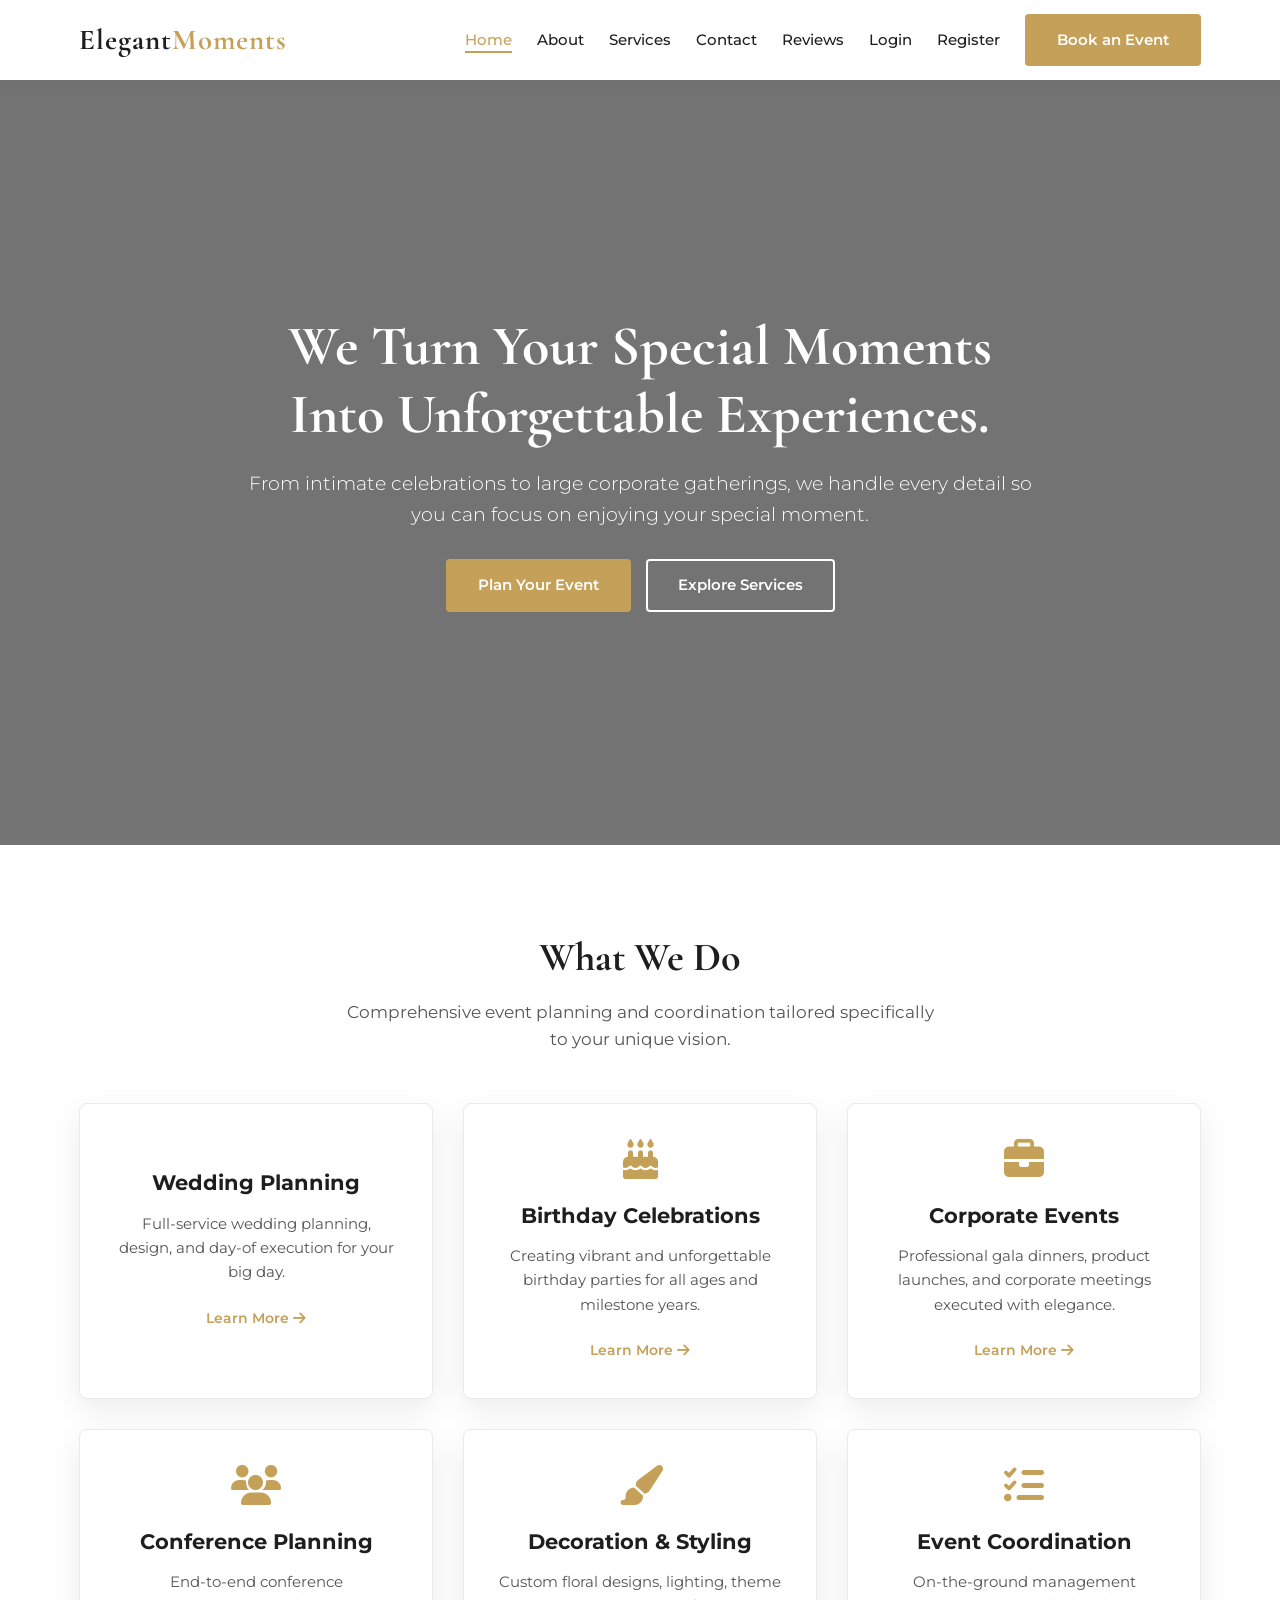
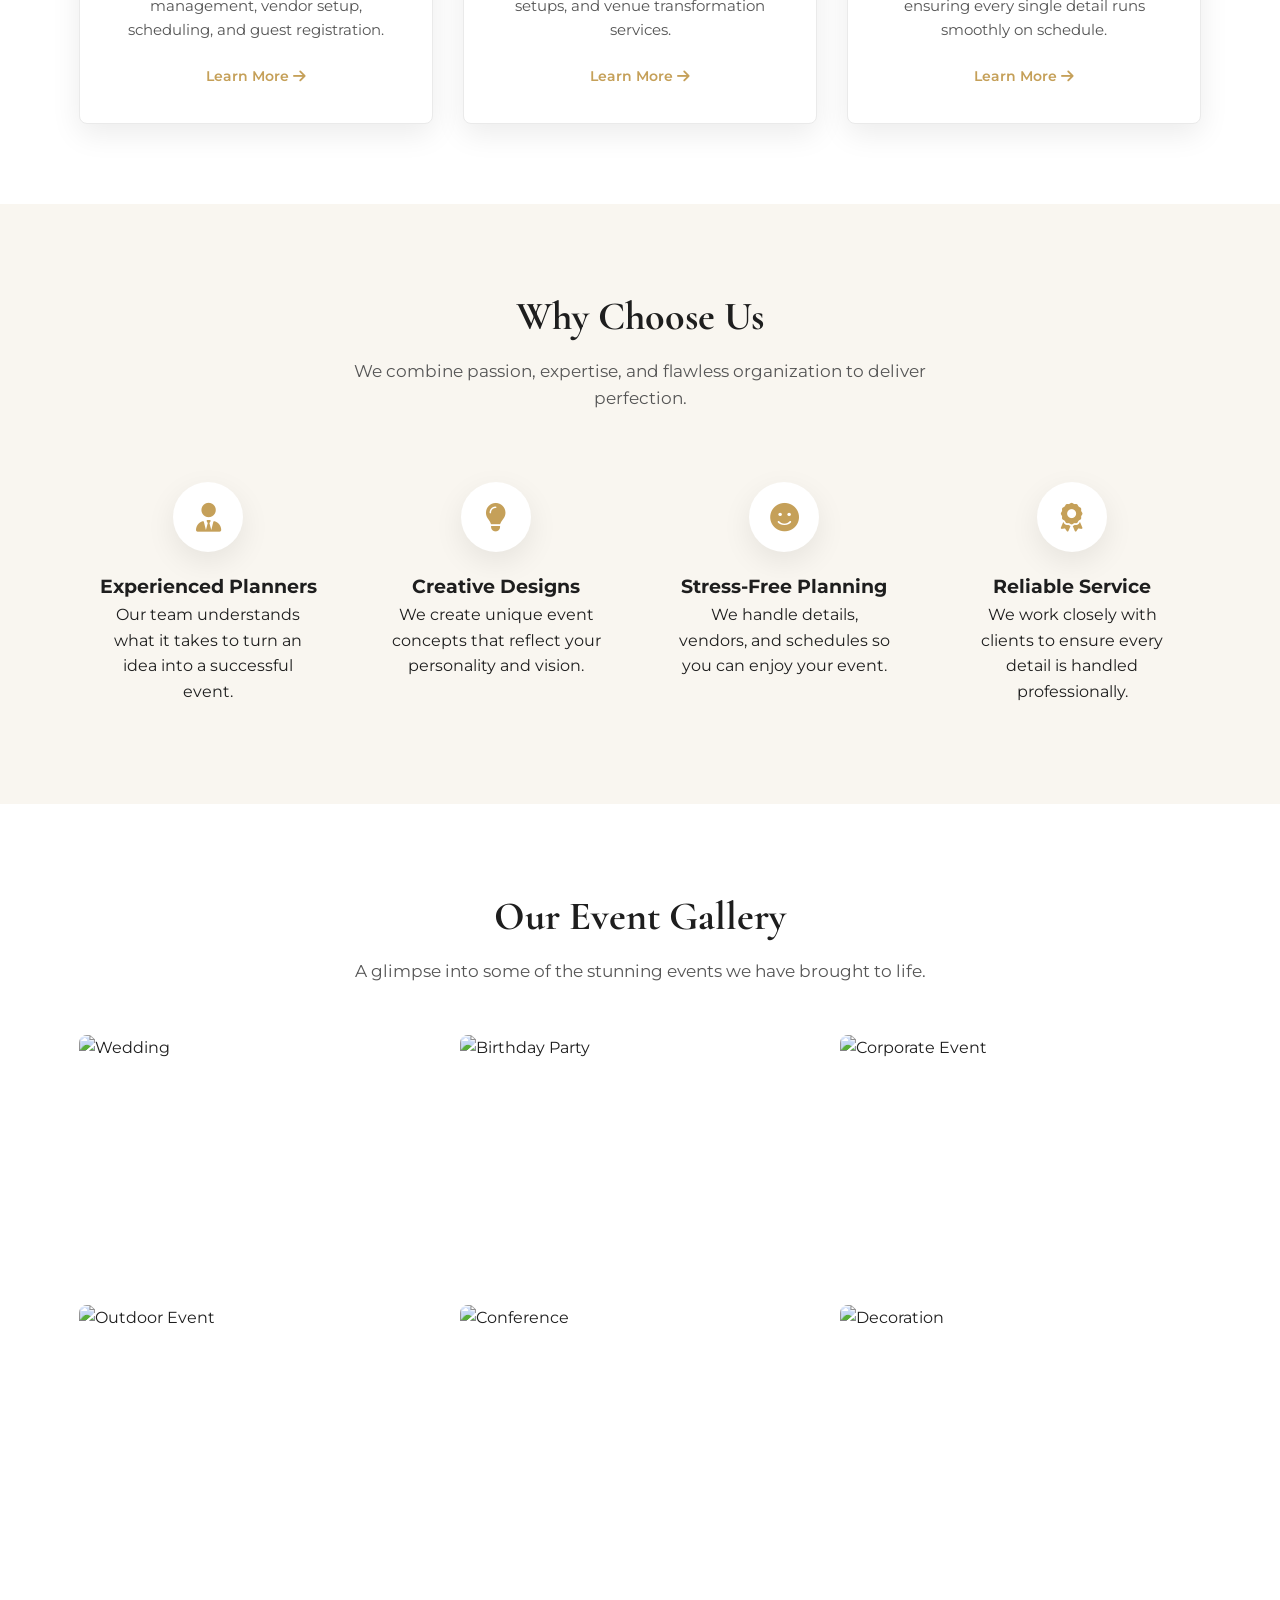
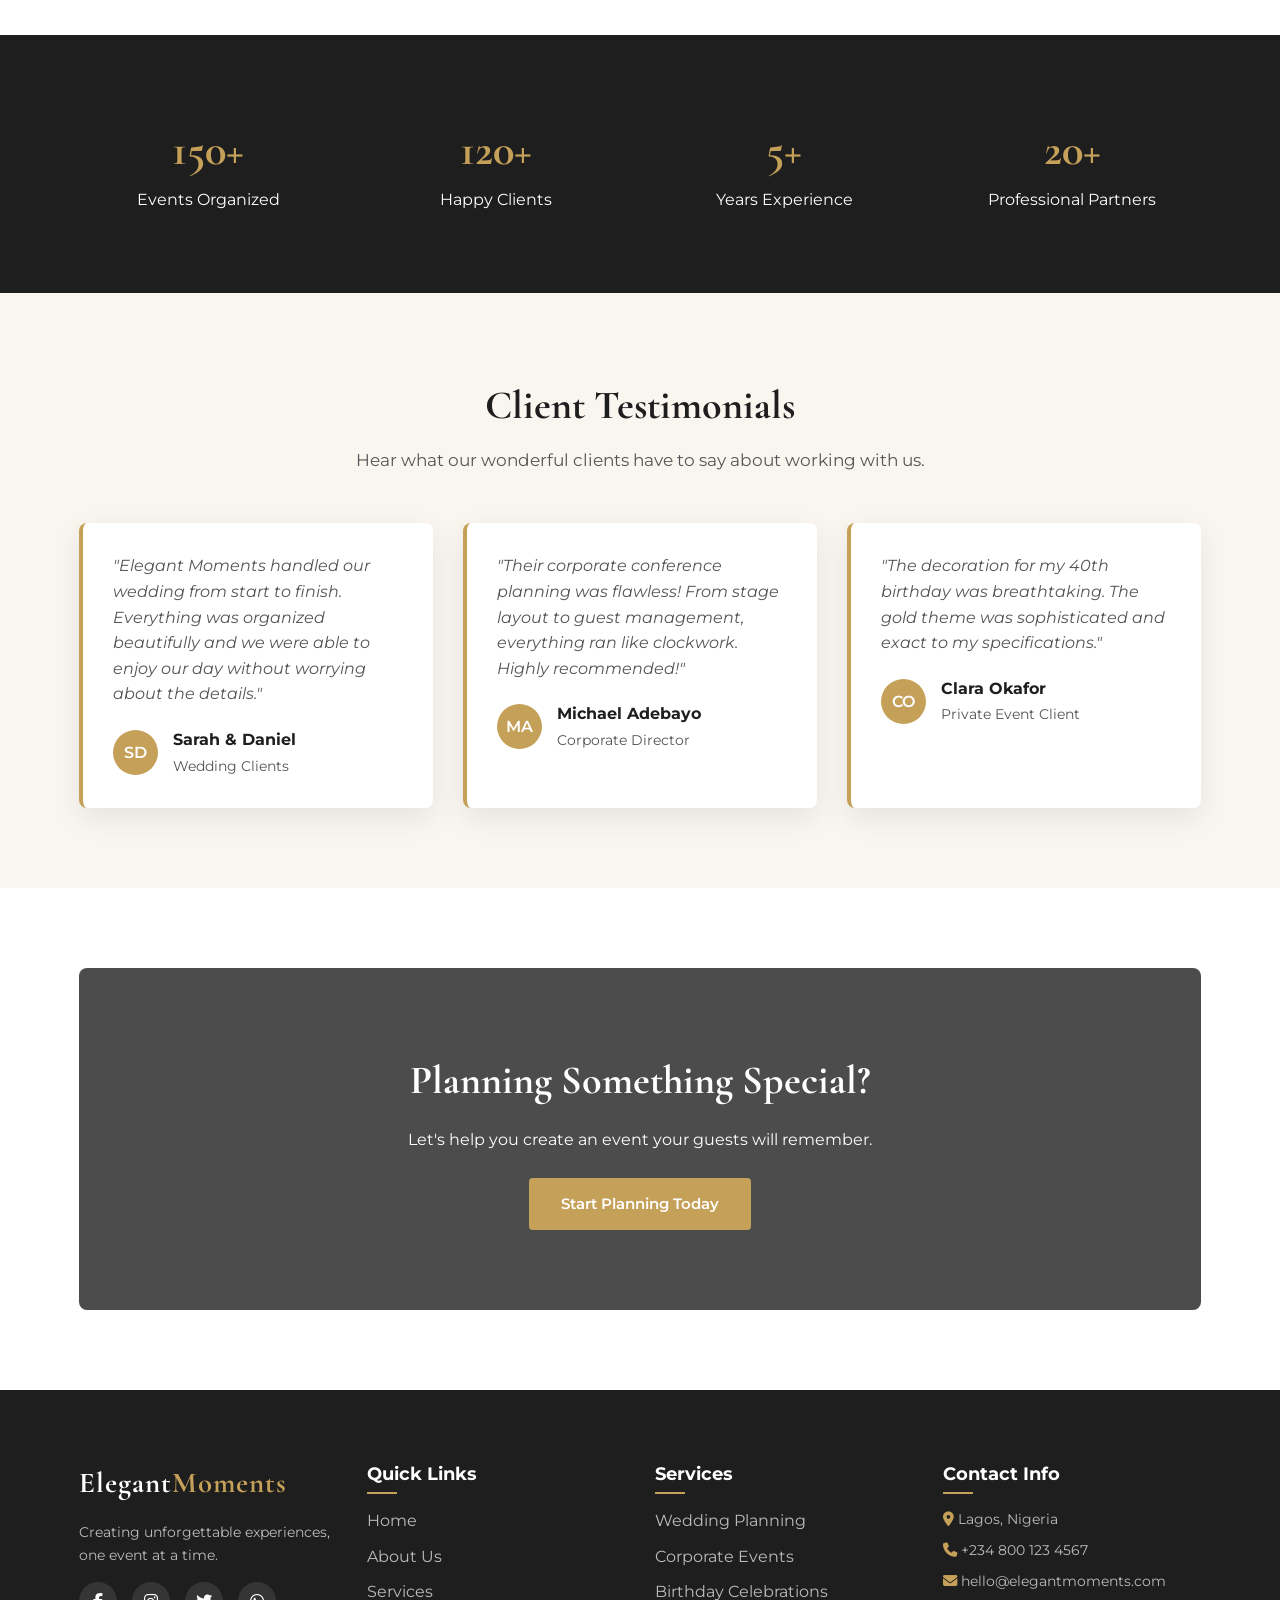
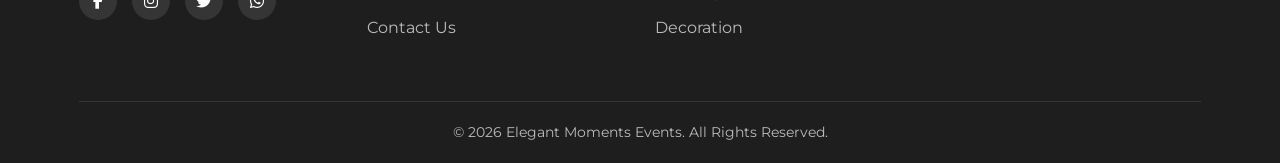
==== index.html @ ae385467 "add reviews page" ====
<!DOCTYPE html>
<html lang="en">
<head>
  <meta charset="UTF-8">
  <meta name="viewport" content="width=device-width, initial-scale=1.0">
  <title>Elegant Moments Events | Home</title>
  <link rel="stylesheet" href="https://cdnjs.cloudflare.com/ajax/libs/font-awesome/6.4.0/css/all.min.css">
  <link href="https://fonts.googleapis.com/css2?family=Cormorant+Garamond:wght@600;700&family=Montserrat:wght@300;400;500;600;700&display=swap" rel="stylesheet">
  <link rel="stylesheet" href="css/style.css">
  <link rel="stylesheet" href="css/responsive.css">
  <link rel="stylesheet" href="css/animations.css">
</head>
<body>

  <div id="toast" class="toast">Action completed successfully!</div>

  <!-- Shared Navbar -->
  <nav class="navbar">
    <div class="container nav-container">
      <a href="index.html" class="logo">Elegant<span>Moments</span></a>
      <div class="hamburger" onclick="toggleMobileMenu()"><i class="fas fa-bars"></i></div>
      <ul class="nav-menu" id="nav-menu">
        <li><a href="index.html" class="nav-link active-link">Home</a></li>
        <li><a href="about.html" class="nav-link">About</a></li>
        <li><a href="services.html" class="nav-link">Services</a></li>
        <li><a href="contact.html" class="nav-link">Contact</a></li>
        <li><a href="reviews.html" class="nav-link">Reviews</a></li>
        <li><a href="login.html" class="nav-link">Login</a></li>
        <li><a href="register.html" class="nav-link">Register</a></li>
        <li><a href="contact.html" class="btn btn-primary">Book an Event</a></li>
      </ul>
    </div>
  </nav>

  <!-- Hero Section -->
  <section class="hero">
    <div class="hero-content">
      <h1>We Turn Your Special Moments Into Unforgettable Experiences.</h1>
      <p>From intimate celebrations to large corporate gatherings, we handle every detail so you can focus on enjoying your special moment.</p>
      <div class="hero-buttons">
        <a href="contact.html" class="btn btn-primary">Plan Your Event</a>
        <a href="services.html" class="btn btn-outline">Explore Services</a>
      </div>
    </div>
  </section>

  <!-- Services Preview -->
  <section class="section-padding reveal">
    <div class="container">
      <div class="section-header">
        <h2>What We Do</h2>
        <p>Comprehensive event planning and coordination tailored specifically to your unique vision.</p>
      </div>
      <div class="grid-3-col">
        <div class="service-card">
          <i class="fas fa-rings-wedding service-icon"></i>
          <h3>Wedding Planning</h3>
          <p>Full-service wedding planning, design, and day-of execution for your big day.</p>
          <a href="services.html" class="learn-more">Learn More <i class="fas fa-arrow-right"></i></a>
        </div>
        <div class="service-card">
          <i class="fas fa-birthday-cake service-icon"></i>
          <h3>Birthday Celebrations</h3>
          <p>Creating vibrant and unforgettable birthday parties for all ages and milestone years.</p>
          <a href="services.html" class="learn-more">Learn More <i class="fas fa-arrow-right"></i></a>
        </div>
        <div class="service-card">
          <i class="fas fa-briefcase service-icon"></i>
          <h3>Corporate Events</h3>
          <p>Professional gala dinners, product launches, and corporate meetings executed with elegance.</p>
          <a href="services.html" class="learn-more">Learn More <i class="fas fa-arrow-right"></i></a>
        </div>
        <div class="service-card">
          <i class="fas fa-users service-icon"></i>
          <h3>Conference Planning</h3>
          <p>End-to-end conference management, vendor setup, scheduling, and guest registration.</p>
          <a href="services.html" class="learn-more">Learn More <i class="fas fa-arrow-right"></i></a>
        </div>
        <div class="service-card">
          <i class="fas fa-paint-brush service-icon"></i>
          <h3>Decoration & Styling</h3>
          <p>Custom floral designs, lighting, theme setups, and venue transformation services.</p>
          <a href="services.html" class="learn-more">Learn More <i class="fas fa-arrow-right"></i></a>
        </div>
        <div class="service-card">
          <i class="fas fa-tasks service-icon"></i>
          <h3>Event Coordination</h3>
          <p>On-the-ground management ensuring every single detail runs smoothly on schedule.</p>
          <a href="services.html" class="learn-more">Learn More <i class="fas fa-arrow-right"></i></a>
        </div>
      </div>
    </div>
  </section>

  <!-- Why Choose Us -->
  <section class="section-padding bg-beige reveal">
    <div class="container">
      <div class="section-header">
        <h2>Why Choose Us</h2>
        <p>We combine passion, expertise, and flawless organization to deliver perfection.</p>
      </div>
      <div class="grid-4-col">
        <div class="feature-item">
          <div class="feature-icon"><i class="fas fa-user-tie"></i></div>
          <h3>Experienced Planners</h3>
          <p>Our team understands what it takes to turn an idea into a successful event.</p>
        </div>
        <div class="feature-item">
          <div class="feature-icon"><i class="fas fa-lightbulb"></i></div>
          <h3>Creative Designs</h3>
          <p>We create unique event concepts that reflect your personality and vision.</p>
        </div>
        <div class="feature-item">
          <div class="feature-icon"><i class="fas fa-smile"></i></div>
          <h3>Stress-Free Planning</h3>
          <p>We handle details, vendors, and schedules so you can enjoy your event.</p>
        </div>
        <div class="feature-item">
          <div class="feature-icon"><i class="fas fa-award"></i></div>
          <h3>Reliable Service</h3>
          <p>We work closely with clients to ensure every detail is handled professionally.</p>
        </div>
      </div>
    </div>
  </section>

  <!-- Gallery Section -->
  <section class="section-padding reveal">
    <div class="container">
      <div class="section-header">
        <h2>Our Event Gallery</h2>
        <p>A glimpse into some of the stunning events we have brought to life.</p>
      </div>
      <div class="gallery-grid">
        <div class="gallery-item">
          <img src="https://images.unsplash.com/photo-1519741497674-611481863552?auto=format&fit=crop&w=600&q=80" alt="Wedding">
          <div class="gallery-overlay">Luxurious Wedding</div>
        </div>
        <div class="gallery-item">
          <img src="https://images.unsplash.com/photo-1530103862676-de8c9debad1d?auto=format&fit=crop&w=600&q=80" alt="Birthday Party">
          <div class="gallery-overlay">Milestone Birthday</div>
        </div>
        <div class="gallery-item">
          <img src="https://images.unsplash.com/photo-1511578314322-379afb476865?auto=format&fit=crop&w=600&q=80" alt="Corporate Event">
          <div class="gallery-overlay">Corporate Gala</div>
        </div>
        <div class="gallery-item">
          <img src="https://images.unsplash.com/photo-1465495976277-4387d4b0b4c6?auto=format&fit=crop&w=600&q=80" alt="Outdoor Event">
          <div class="gallery-overlay">Outdoor Celebration</div>
        </div>
        <div class="gallery-item">
          <img src="https://images.unsplash.com/photo-1475721027785-f74eccf877e2?auto=format&fit=crop&w=600&q=80" alt="Conference">
          <div class="gallery-overlay">Business Conference</div>
        </div>
        <div class="gallery-item">
          <img src="https://images.unsplash.com/photo-1478146896981-b80fe463b330?auto=format&fit=crop&w=600&q=80" alt="Decoration">
          <div class="gallery-overlay">Custom Decor</div>
        </div>
      </div>
    </div>
  </section>

  <!-- Statistics -->
  <section class="section-padding stats-section reveal">
    <div class="container">
      <div class="grid-4-col" style="text-align: center;">
        <div>
          <div class="stat-number">150+</div>
          <p>Events Organized</p>
        </div>
        <div>
          <div class="stat-number">120+</div>
          <p>Happy Clients</p>
        </div>
        <div>
          <div class="stat-number">5+</div>
          <p>Years Experience</p>
        </div>
        <div>
          <div class="stat-number">20+</div>
          <p>Professional Partners</p>
        </div>
      </div>
    </div>
  </section>

  <!-- Testimonials -->
  <section class="section-padding bg-beige reveal">
    <div class="container">
      <div class="section-header">
        <h2>Client Testimonials</h2>
        <p>Hear what our wonderful clients have to say about working with us.</p>
      </div>
      <div class="grid-3-col">
        <div class="testimonial-card">
          <p>"Elegant Moments handled our wedding from start to finish. Everything was organized beautifully and we were able to enjoy our day without worrying about the details."</p>
          <div class="client-info">
            <div class="client-avatar">SD</div>
            <div class="client-details">
              <h4>Sarah & Daniel</h4>
              <span>Wedding Clients</span>
            </div>
          </div>
        </div>
        <div class="testimonial-card">
          <p>"Their corporate conference planning was flawless! From stage layout to guest management, everything ran like clockwork. Highly recommended!"</p>
          <div class="client-info">
            <div class="client-avatar">MA</div>
            <div class="client-details">
              <h4>Michael Adebayo</h4>
              <span>Corporate Director</span>
            </div>
          </div>
        </div>
        <div class="testimonial-card">
          <p>"The decoration for my 40th birthday was breathtaking. The gold theme was sophisticated and exact to my specifications."</p>
          <div class="client-info">
            <div class="client-avatar">CO</div>
            <div class="client-details">
              <h4>Clara Okafor</h4>
              <span>Private Event Client</span>
            </div>
          </div>
        </div>
      </div>
    </div>
  </section>

  <!-- CTA Banner -->
  <section class="section-padding reveal">
    <div class="container">
      <div class="cta-banner">
        <h2>Planning Something Special?</h2>
        <p style="margin-bottom: 25px;">Let's help you create an event your guests will remember.</p>
        <a href="contact.html" class="btn btn-primary">Start Planning Today</a>
      </div>
    </div>
  </section>

  <!-- Shared Footer -->
  <footer>
    <div class="container">
      <div class="grid-4-col" style="margin-bottom: 50px;">
        <div class="footer-col">
          <a href="index.html" class="logo" style="color: #fff;">Elegant<span style="color:var(--primary-gold);">Moments</span></a>
          <p style="margin-top: 15px; font-size: 0.9rem;">Creating unforgettable experiences, one event at a time.</p>
          <div class="social-links">
            <a href="#"><i class="fab fa-facebook-f"></i></a>
            <a href="#"><i class="fab fa-instagram"></i></a>
            <a href="#"><i class="fab fa-twitter"></i></a>
            <a href="#"><i class="fab fa-whatsapp"></i></a>
          </div>
        </div>
        <div class="footer-col">
          <h4>Quick Links</h4>
          <ul>
            <li><a href="index.html">Home</a></li>
            <li><a href="about.html">About Us</a></li>
            <li><a href="services.html">Services</a></li>
            <li><a href="contact.html">Contact Us</a></li>
          </ul>
        </div>
        <div class="footer-col">
          <h4>Services</h4>
          <ul>
            <li><a href="services.html">Wedding Planning</a></li>
            <li><a href="services.html">Corporate Events</a></li>
            <li><a href="services.html">Birthday Celebrations</a></li>
            <li><a href="services.html">Decoration</a></li>
          </ul>
        </div>
        <div class="footer-col">
          <h4>Contact Info</h4>
          <p style="font-size: 0.9rem; margin-bottom: 8px;"><i class="fas fa-map-marker-alt" style="color: var(--primary-gold);"></i> Lagos, Nigeria</p>
          <p style="font-size: 0.9rem; margin-bottom: 8px;"><i class="fas fa-phone" style="color: var(--primary-gold);"></i> +234 800 123 4567</p>
          <p style="font-size: 0.9rem;"><i class="fas fa-envelope" style="color: var(--primary-gold);"></i> hello@elegantmoments.com</p>
        </div>
      </div>
      <div class="copyright">
        &copy; 2026 Elegant Moments Events. All Rights Reserved.
      </div>
    </div>
  </footer>

  <script src="js/main.js"></script>
  <script src="js/navigation.js"></script>
</body>
</html>
---- css/style.css ----
/* ==========================================
   GLOBAL DESIGN SYSTEM & REUSABLE CLASSES
   ========================================== */
:root {
  --primary-gold: #C5A059;
  --gold-hover: #B08C45;
  --dark-charcoal: #1E1E1E;
  --soft-beige: #F9F6F0;
  --pure-white: #FFFFFF;
  --text-gray: #555555;
  --light-gray: #EAEAEA;
  --transition-smooth: all 0.3s ease-in-out;
  --box-shadow: 0 10px 30px rgba(0, 0, 0, 0.08);
  --font-heading: 'Cormorant Garamond', serif;
  --font-body: 'Montserrat', sans-serif;
}

* {
  margin: 0;
  padding: 0;
  box-sizing: border-box;
}

html {
  scroll-behavior: smooth;
}

body {
  font-family: var(--font-body);
  color: var(--dark-charcoal);
  background-color: var(--pure-white);
  line-height: 1.6;
  overflow-x: hidden;
}

a {
  text-decoration: none;
  color: inherit;
  transition: var(--transition-smooth);
}

ul {
  list-style: none;
}

img {
  max-width: 100%;
  height: auto;
  display: block;
}

/* Layout Utilities */
.container {
  width: 90%;
  max-width: 1200px;
  margin: 0 auto;
  padding: 0 15px;
}

.section-padding {
  padding: 80px 0;
}

.bg-beige {
  background-color: var(--soft-beige);
}

.section-header {
  text-align: center;
  margin-bottom: 50px;
}

.section-header h2 {
  font-family: var(--font-heading);
  font-size: 2.5rem;
  color: var(--dark-charcoal);
  margin-bottom: 10px;
}

.section-header p {
  color: var(--text-gray);
  font-size: 1.05rem;
  max-width: 600px;
  margin: 0 auto;
}

/* Reusable Buttons */
.btn {
  display: inline-block;
  padding: 12px 30px;
  border-radius: 4px;
  font-weight: 600;
  font-size: 0.95rem;
  cursor: pointer;
  transition: var(--transition-smooth);
  border: 2px solid transparent;
  text-align: center;
}

.btn-primary {
  background-color: var(--primary-gold);
  color: var(--pure-white);
}

.btn-primary:hover {
  background-color: var(--gold-hover);
  transform: translateY(-2px);
}

.btn-outline {
  background-color: transparent;
  color: var(--pure-white);
  border-color: var(--pure-white);
}

.btn-outline:hover {
  background-color: var(--pure-white);
  color: var(--dark-charcoal);
  transform: translateY(-2px);
}

.btn-dark {
  background-color: var(--dark-charcoal);
  color: var(--pure-white);
}

.btn-dark:hover {
  background-color: #333;
  transform: translateY(-2px);
}

/* Navigation Bar */
.navbar {
  position: sticky;
  top: 0;
  left: 0;
  width: 100%;
  background-color: var(--pure-white);
  box-shadow: 0 2px 15px rgba(0, 0, 0, 0.05);
  z-index: 1000;
}

.nav-container {
  display: flex;
  justify-content: space-between;
  align-items: center;
  height: 80px;
}

.logo {
  font-family: var(--font-heading);
  font-size: 1.8rem;
  font-weight: 700;
  color: var(--dark-charcoal);
  letter-spacing: 1px;
}

.logo span {
  color: var(--primary-gold);
}

.nav-menu {
  display: flex;
  align-items: center;
  gap: 25px;
}

.nav-link {
  font-weight: 500;
  font-size: 0.95rem;
  color: var(--dark-charcoal);
  position: relative;
}

.nav-link:hover,
.nav-link.active-link {
  color: var(--primary-gold);
}

.nav-link::after {
  content: '';
  position: absolute;
  width: 0%;
  height: 2px;
  bottom: -4px;
  left: 0;
  background-color: var(--primary-gold);
  transition: var(--transition-smooth);
}

.nav-link:hover::after,
.nav-link.active-link::after {
  width: 100%;
}

.hamburger {
  display: none;
  cursor: pointer;
  font-size: 1.5rem;
  color: var(--dark-charcoal);
}

/* Hero Section */
.hero {
  position: relative;
  height: 85vh;
  background: linear-gradient(rgba(0, 0, 0, 0.55), rgba(0, 0, 0, 0.55)),
              url('https://images.unsplash.com/photo-1519167758481-83f550bb49b3?auto=format&fit=crop&w=1600&q=80') center/cover no-repeat;
  display: flex;
  align-items: center;
  justify-content: center;
  text-align: center;
  color: var(--pure-white);
  padding: 0 20px;
}

.hero-content {
  max-width: 800px;
}

.hero h1 {
  font-family: var(--font-heading);
  font-size: 3.5rem;
  margin-bottom: 20px;
  line-height: 1.2;
}

.hero p {
  font-size: 1.2rem;
  margin-bottom: 30px;
  font-weight: 300;
}

.hero-buttons {
  display: flex;
  gap: 15px;
  justify-content: center;
}

/* Cards & Grid Components */
.grid-3-col {
  display: grid;
  grid-template-columns: repeat(3, 1fr);
  gap: 30px;
}

.grid-4-col {
  display: grid;
  grid-template-columns: repeat(4, 1fr);
  gap: 30px;
}

.service-card {
  background-color: var(--pure-white);
  padding: 35px;
  border-radius: 8px;
  box-shadow: var(--box-shadow);
  border: 1px solid var(--light-gray);
  text-align: center;
  transition: var(--transition-smooth);
}

.service-icon {
  font-size: 2.5rem;
  color: var(--primary-gold);
  margin-bottom: 20px;
}

.service-card h3 {
  font-size: 1.3rem;
  margin-bottom: 12px;
}

.service-card p {
  color: var(--text-gray);
  font-size: 0.95rem;
  margin-bottom: 20px;
}

.service-card .learn-more {
  color: var(--primary-gold);
  font-weight: 600;
  font-size: 0.9rem;
}

/* Why Choose Us Features */
.feature-item {
  text-align: center;
  padding: 20px;
}

.feature-icon {
  width: 70px;
  height: 70px;
  background-color: var(--pure-white);
  border-radius: 50%;
  display: flex;
  align-items: center;
  justify-content: center;
  margin: 0 auto 20px;
  font-size: 1.8rem;
  color: var(--primary-gold);
  box-shadow: var(--box-shadow);
}

/* Gallery Grid */
.gallery-grid {
  display: grid;
  grid-template-columns: repeat(3, 1fr);
  gap: 20px;
}

.gallery-item {
  position: relative;
  overflow: hidden;
  border-radius: 8px;
  height: 250px;
}

.gallery-item img {
  width: 100%;
  height: 100%;
  object-fit: cover;
  transition: transform 0.5s ease;
}

.gallery-overlay {
  position: absolute;
  inset: 0;
  background: rgba(0, 0, 0, 0.4);
  display: flex;
  align-items: center;
  justify-content: center;
  color: var(--pure-white);
  font-family: var(--font-heading);
  font-size: 1.5rem;
  opacity: 0;
  transition: var(--transition-smooth);
}

/* Statistics Counter Section */
.stats-section {
  background-color: var(--dark-charcoal);
  color: var(--pure-white);
}

.stat-number {
  font-size: 2.8rem;
  font-family: var(--font-heading);
  color: var(--primary-gold);
  font-weight: 700;
}

/* Testimonial Cards */
.testimonial-card {
  background-color: var(--pure-white);
  padding: 30px;
  border-radius: 8px;
  box-shadow: var(--box-shadow);
  border-left: 4px solid var(--primary-gold);
}

.testimonial-card p {
  font-style: italic;
  color: var(--text-gray);
  margin-bottom: 20px;
}

.client-info {
  display: flex;
  align-items: center;
  gap: 15px;
}

.client-avatar {
  width: 45px;
  height: 45px;
  background-color: var(--primary-gold);
  color: var(--pure-white);
  border-radius: 50%;
  display: flex;
  align-items: center;
  justify-content: center;
  font-weight: 600;
}

.client-details h4 {
  font-size: 1rem;
}

.client-details span {
  font-size: 0.85rem;
  color: var(--text-gray);
}

/* Call-To-Action Banner */
.cta-banner {
  text-align: center;
  background: linear-gradient(rgba(0,0,0,0.7), rgba(0,0,0,0.7)),
              url('https://images.unsplash.com/photo-1464366400600-7168b8af9bc3?auto=format&fit=crop&w=1600&q=80') center/cover;
  color: var(--pure-white);
  padding: 80px 20px;
  border-radius: 8px;
}

.cta-banner h2 {
  font-family: var(--font-heading);
  font-size: 2.5rem;
  margin-bottom: 15px;
}

/* Detailed Services Cards (Services Page) */
.detailed-service-card {
  display: grid;
  grid-template-columns: 1fr 1fr;
  gap: 40px;
  align-items: center;
  margin-bottom: 60px;
  background: var(--pure-white);
  padding: 30px;
  border-radius: 8px;
  box-shadow: var(--box-shadow);
}

.detailed-service-card:nth-child(even) {
  direction: rtl;
}

.detailed-service-card:nth-child(even) .service-details-content {
  direction: ltr;
}

.detailed-service-card img {
  border-radius: 8px;
  width: 100%;
  height: 320px;
  object-fit: cover;
}

.service-details-content h3 {
  font-family: var(--font-heading);
  font-size: 2rem;
  margin-bottom: 15px;
}

.benefits-list {
  margin: 20px 0;
}

.benefits-list li {
  margin-bottom: 8px;
  color: var(--text-gray);
  display: flex;
  align-items: center;
  gap: 10px;
}

.benefits-list li i {
  color: var(--primary-gold);
}

/* About Page Elements */
.about-hero {
  display: grid;
  grid-template-columns: 1fr 1fr;
  gap: 40px;
  align-items: center;
}

.about-text h2 {
  font-family: var(--font-heading);
  font-size: 2.5rem;
  margin-bottom: 20px;
}

.about-text p {
  margin-bottom: 15px;
  color: var(--text-gray);
}

.mvv-card {
  background: var(--pure-white);
  padding: 25px;
  border-radius: 6px;
  border-top: 3px solid var(--primary-gold);
  box-shadow: var(--box-shadow);
}

.team-card {
  background-color: var(--pure-white);
  border-radius: 8px;
  overflow: hidden;
  box-shadow: var(--box-shadow);
  text-align: center;
  transition: var(--transition-smooth);
}

.team-card img {
  width: 100%;
  height: 280px;
  object-fit: cover;
}

.team-info {
  padding: 20px;
}

.team-info h3 {
  font-size: 1.2rem;
}

.team-info p {
  color: var(--primary-gold);
  font-size: 0.9rem;
  font-weight: 500;
}

/* Contact Page Layout & Accordion */
.contact-wrapper {
  display: grid;
  grid-template-columns: 1fr 2fr;
  gap: 40px;
}

.contact-info-panel {
  background-color: var(--dark-charcoal);
  color: var(--pure-white);
  padding: 40px;
  border-radius: 8px;
}

.info-item {
  display: flex;
  align-items: flex-start;
  gap: 15px;
  margin-bottom: 25px;
}

.info-item i {
  font-size: 1.4rem;
  color: var(--primary-gold);
  margin-top: 4px;
}

.form-container {
  background: var(--pure-white);
  padding: 40px;
  border-radius: 8px;
  box-shadow: var(--box-shadow);
}

.form-grid {
  display: grid;
  grid-template-columns: 1fr 1fr;
  gap: 20px;
}

.form-group {
  margin-bottom: 20px;
}

.form-group.full-width {
  grid-column: span 2;
}

.form-group label {
  display: block;
  margin-bottom: 8px;
  font-weight: 500;
  font-size: 0.9rem;
}

.form-control {
  width: 100%;
  padding: 12px;
  border: 1px solid var(--light-gray);
  border-radius: 4px;
  font-family: inherit;
  font-size: 0.95rem;
}

.form-control:focus {
  outline: none;
  border-color: var(--primary-gold);
}

/* Accordion */
.faq-container {
  max-width: 800px;
  margin: 0 auto;
}

.faq-item {
  background: var(--pure-white);
  margin-bottom: 15px;
  border-radius: 6px;
  box-shadow: 0 4px 10px rgba(0,0,0,0.03);
  border: 1px solid var(--light-gray);
  overflow: hidden;
}

.faq-question {
  padding: 20px;
  font-weight: 600;
  cursor: pointer;
  display: flex;
  justify-content: space-between;
  align-items: center;
}

.faq-answer {
  padding: 0 20px 20px;
  color: var(--text-gray);
  display: none;
}

.faq-item.active .faq-answer {
  display: block;
}

.faq-item.active .faq-question i {
  transform: rotate(180deg);
  color: var(--primary-gold);
}

/* Authentication Containers (Login/Register) */
.auth-container {
  max-width: 450px;
  margin: 60px auto;
  background: var(--pure-white);
  padding: 40px;
  border-radius: 8px;
  box-shadow: var(--box-shadow);
}

.auth-header {
  text-align: center;
  margin-bottom: 30px;
}

.auth-header h2 {
  font-family: var(--font-heading);
  font-size: 2.2rem;
}

.auth-options {
  display: flex;
  justify-content: space-between;
  align-items: center;
  margin-bottom: 20px;
  font-size: 0.85rem;
}

.auth-footer-text {
  text-align: center;
  margin-top: 20px;
  font-size: 0.9rem;
}

.auth-footer-text a {
  color: var(--primary-gold);
  font-weight: 600;
}

/* Toast Notification */
.toast {
  position: fixed;
  bottom: 20px;
  right: 20px;
  background-color: #2e7d32;
  color: white;
  padding: 15px 25px;
  border-radius: 4px;
  box-shadow: 0 5px 15px rgba(0,0,0,0.2);
  display: none;
  z-index: 2000;
}

/* Global Footer */
footer {
  background-color: var(--dark-charcoal);
  color: #bbbbbb;
  padding-top: 70px;
}

.footer-col h4 {
  color: var(--pure-white);
  font-size: 1.1rem;
  margin-bottom: 20px;
  position: relative;
}

.footer-col h4::after {
  content: '';
  position: absolute;
  left: 0;
  bottom: -6px;
  width: 30px;
  height: 2px;
  background-color: var(--primary-gold);
}

.footer-col ul li {
  margin-bottom: 10px;
}

.footer-col ul li a:hover {
  color: var(--primary-gold);
  padding-left: 5px;
}

.social-links {
  display: flex;
  gap: 15px;
  margin-top: 15px;
}

.social-links a {
  width: 38px;
  height: 38px;
  background: rgba(255, 255, 255, 0.1);
  color: var(--pure-white);
  border-radius: 50%;
  display: flex;
  align-items: center;
  justify-content: center;
}

.social-links a:hover {
  background: var(--primary-gold);
}

.copyright {
  border-top: 1px solid rgba(255, 255, 255, 0.1);
  text-align: center;
  padding: 20px 0;
  font-size: 0.85rem;
}

/* ==========================================
   REVIEWS & RATINGS PAGE STYLES
   ========================================== */
.rating-summary-card {
  background: var(--soft-beige);
  padding: 35px;
  border-radius: 8px;
  text-align: center;
  margin-bottom: 40px;
  box-shadow: var(--box-shadow);
}

.big-rating-number {
  font-size: 3.5rem;
  font-family: var(--font-heading);
  font-weight: 700;
  color: var(--dark-charcoal);
  line-height: 1;
}

.star-rating-icons {
  color: var(--primary-gold);
  font-size: 1.2rem;
  margin: 10px 0;
}

.reviews-grid {
  display: grid;
  grid-template-columns: repeat(3, 1fr);
  gap: 30px;
}

.review-card-full {
  background-color: var(--pure-white);
  padding: 30px;
  border-radius: 8px;
  box-shadow: var(--box-shadow);
  border: 1px solid var(--light-gray);
  display: flex;
  flex-direction: column;
  justify-content: space-between;
  transition: var(--transition-smooth);
}

.review-card-full:hover {
  transform: translateY(-5px);
}

.review-badge {
  display: inline-block;
  background-color: var(--soft-beige);
  color: var(--primary-gold);
  padding: 4px 12px;
  border-radius: 20px;
  font-size: 0.75rem;
  font-weight: 600;
  text-transform: uppercase;
  margin-bottom: 12px;
}

.interactive-stars i {
  font-size: 1.5rem;
  color: #ccc;
  cursor: pointer;
  transition: color 0.2s;
}

.interactive-stars i.active,
.interactive-stars i:hover {
  color: var(--primary-gold);
}
---- css/responsive.css ----
/* ==========================================
   RESPONSIVE DESIGN & MEDIA QUERIES
   ========================================== */

/* Tablet Optimization (Max-width: 992px) */
@media (max-width: 992px) {
  .grid-3-col {
    grid-template-columns: repeat(2, 1fr);
  }

  .grid-4-col {
    grid-template-columns: repeat(2, 1fr);
  }

  .gallery-grid {
    grid-template-columns: repeat(2, 1fr);
  }

  .about-hero,
  .detailed-service-card,
  .contact-wrapper {
    grid-template-columns: 1fr;
  }

  .detailed-service-card:nth-child(even) {
    direction: ltr;
  }
}

/* Mobile Devices Optimization (Max-width: 768px) */
@media (max-width: 768px) {
  .hero h1 {
    font-size: 2.3rem;
  }

  .grid-3-col,
  .grid-4-col,
  .gallery-grid {
    grid-template-columns: 1fr;
  }

  .hamburger {
    display: block;
  }

  .nav-menu {
    position: fixed;
    top: 80px;
    left: -100%;
    width: 100%;
    height: calc(100vh - 80px);
    background-color: var(--pure-white);
    flex-direction: column;
    justify-content: center;
    transition: 0.4s ease;
  }

  .nav-menu.active {
    left: 0;
  }

  .form-grid {
    grid-template-columns: 1fr;
  }

  .form-group.full-width {
    grid-column: span 1;
  }

  .hero-buttons {
    flex-direction: column;
  }
}
---- css/animations.css ----
/* ==========================================
   CSS ANIMATIONS & TRANSITION KEYFRAMES
   ========================================== */

/* Fade-In Up entrance animation */
@keyframes fadeInUp {
  from {
    opacity: 0;
    transform: translateY(30px);
  }
  to {
    opacity: 1;
    transform: translateY(0);
  }
}

.hero-content {
  animation: fadeInUp 1s ease-out;
}

/* Card Hover Elevation */
.service-card:hover,
.team-card:hover {
  transform: translateY(-8px);
  box-shadow: 0 15px 35px rgba(0, 0, 0, 0.12);
}

/* Gallery Hover Zoom Effect */
.gallery-item:hover img {
  transform: scale(1.08);
}

.gallery-item:hover .gallery-overlay {
  opacity: 1;
}

/* Scroll Reveal Helper Class */
.reveal {
  opacity: 0;
  transform: translateY(30px);
  transition: all 0.8s ease-out;
}

.reveal.visible {
  opacity: 1;
  transform: translateY(0);
}
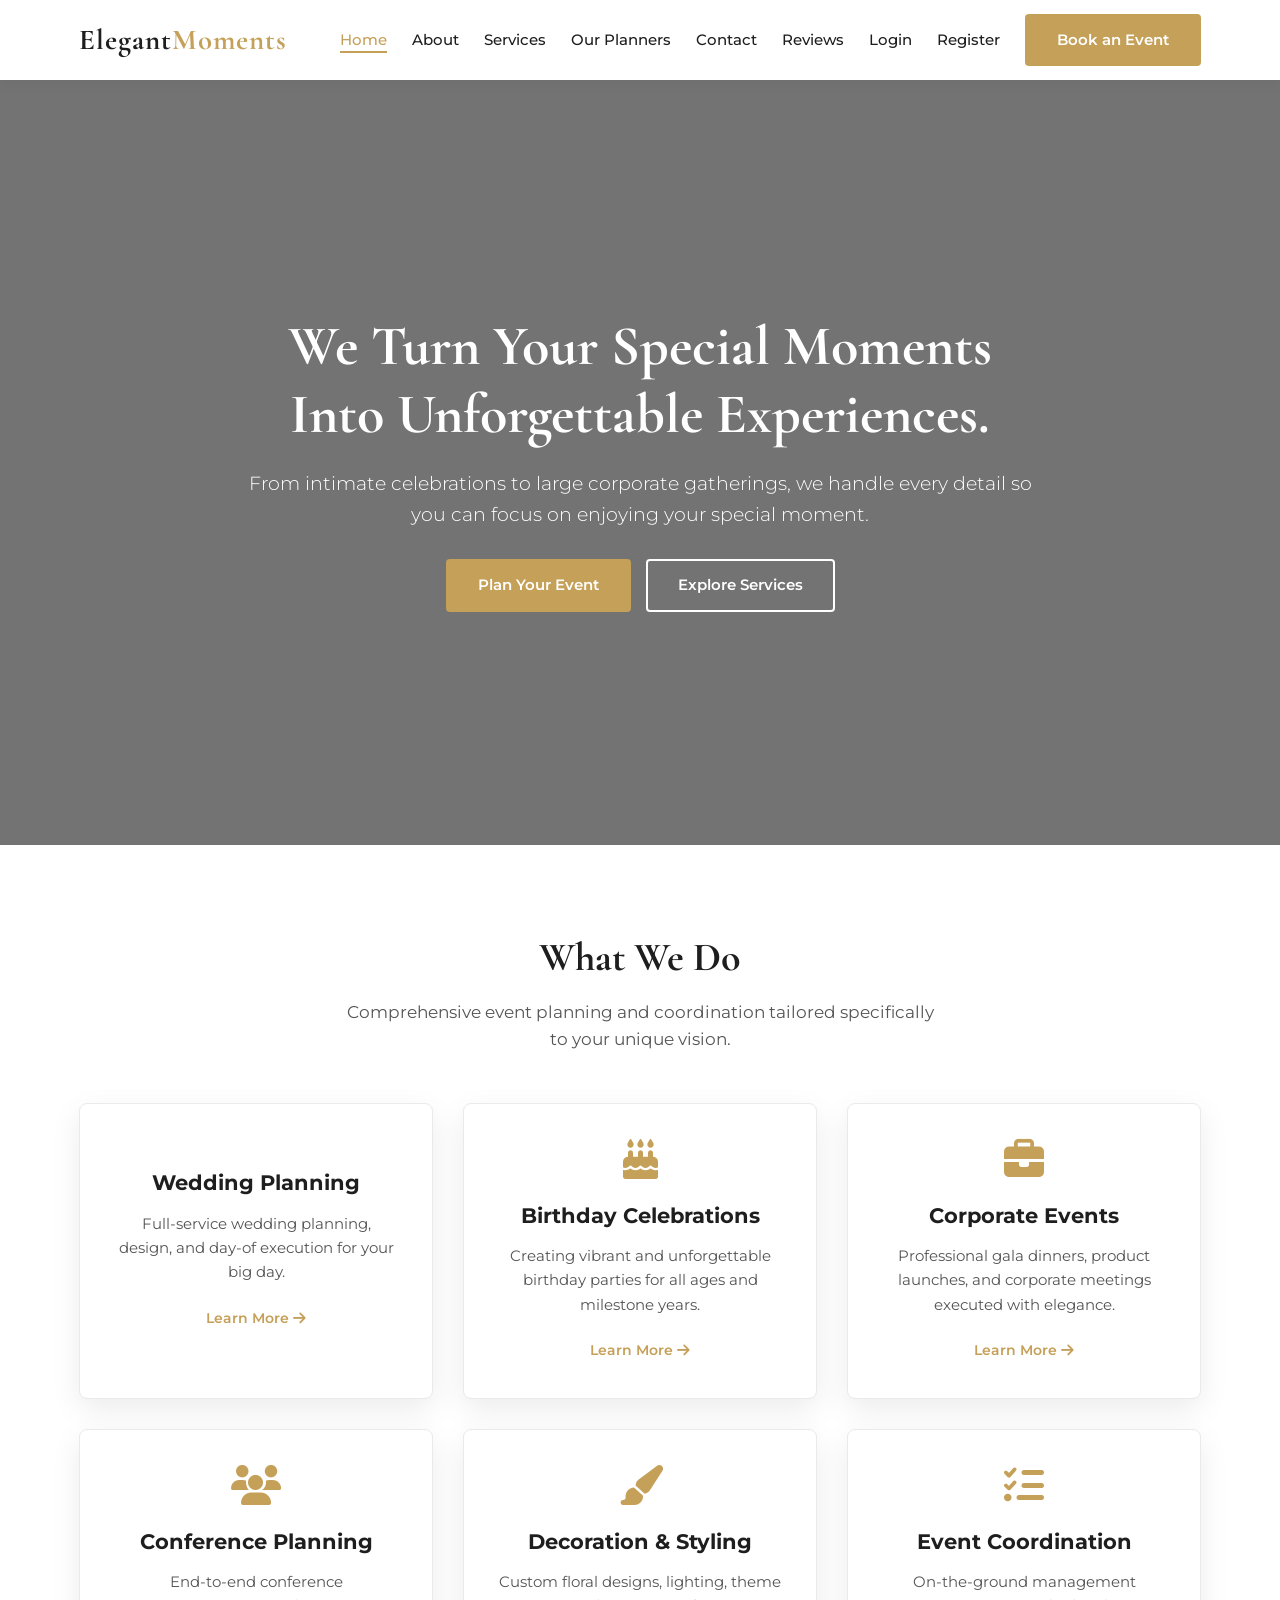
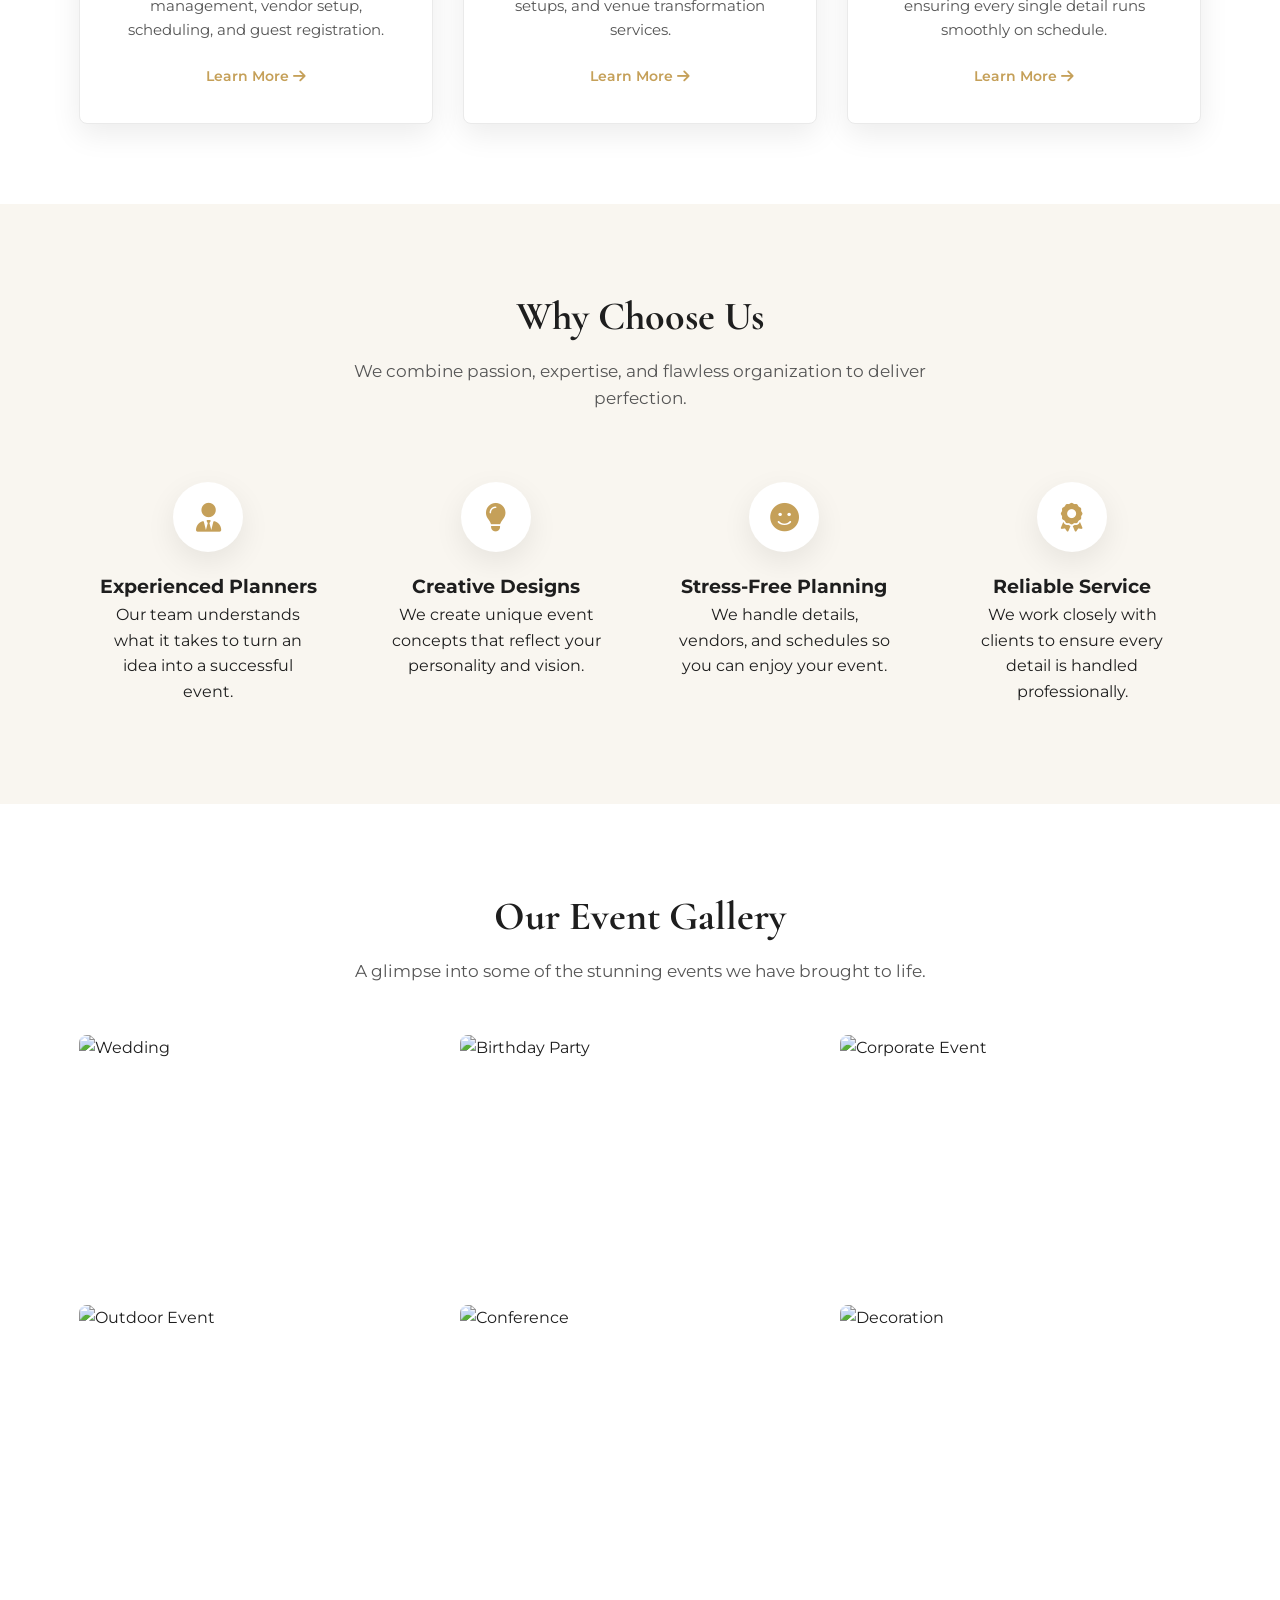
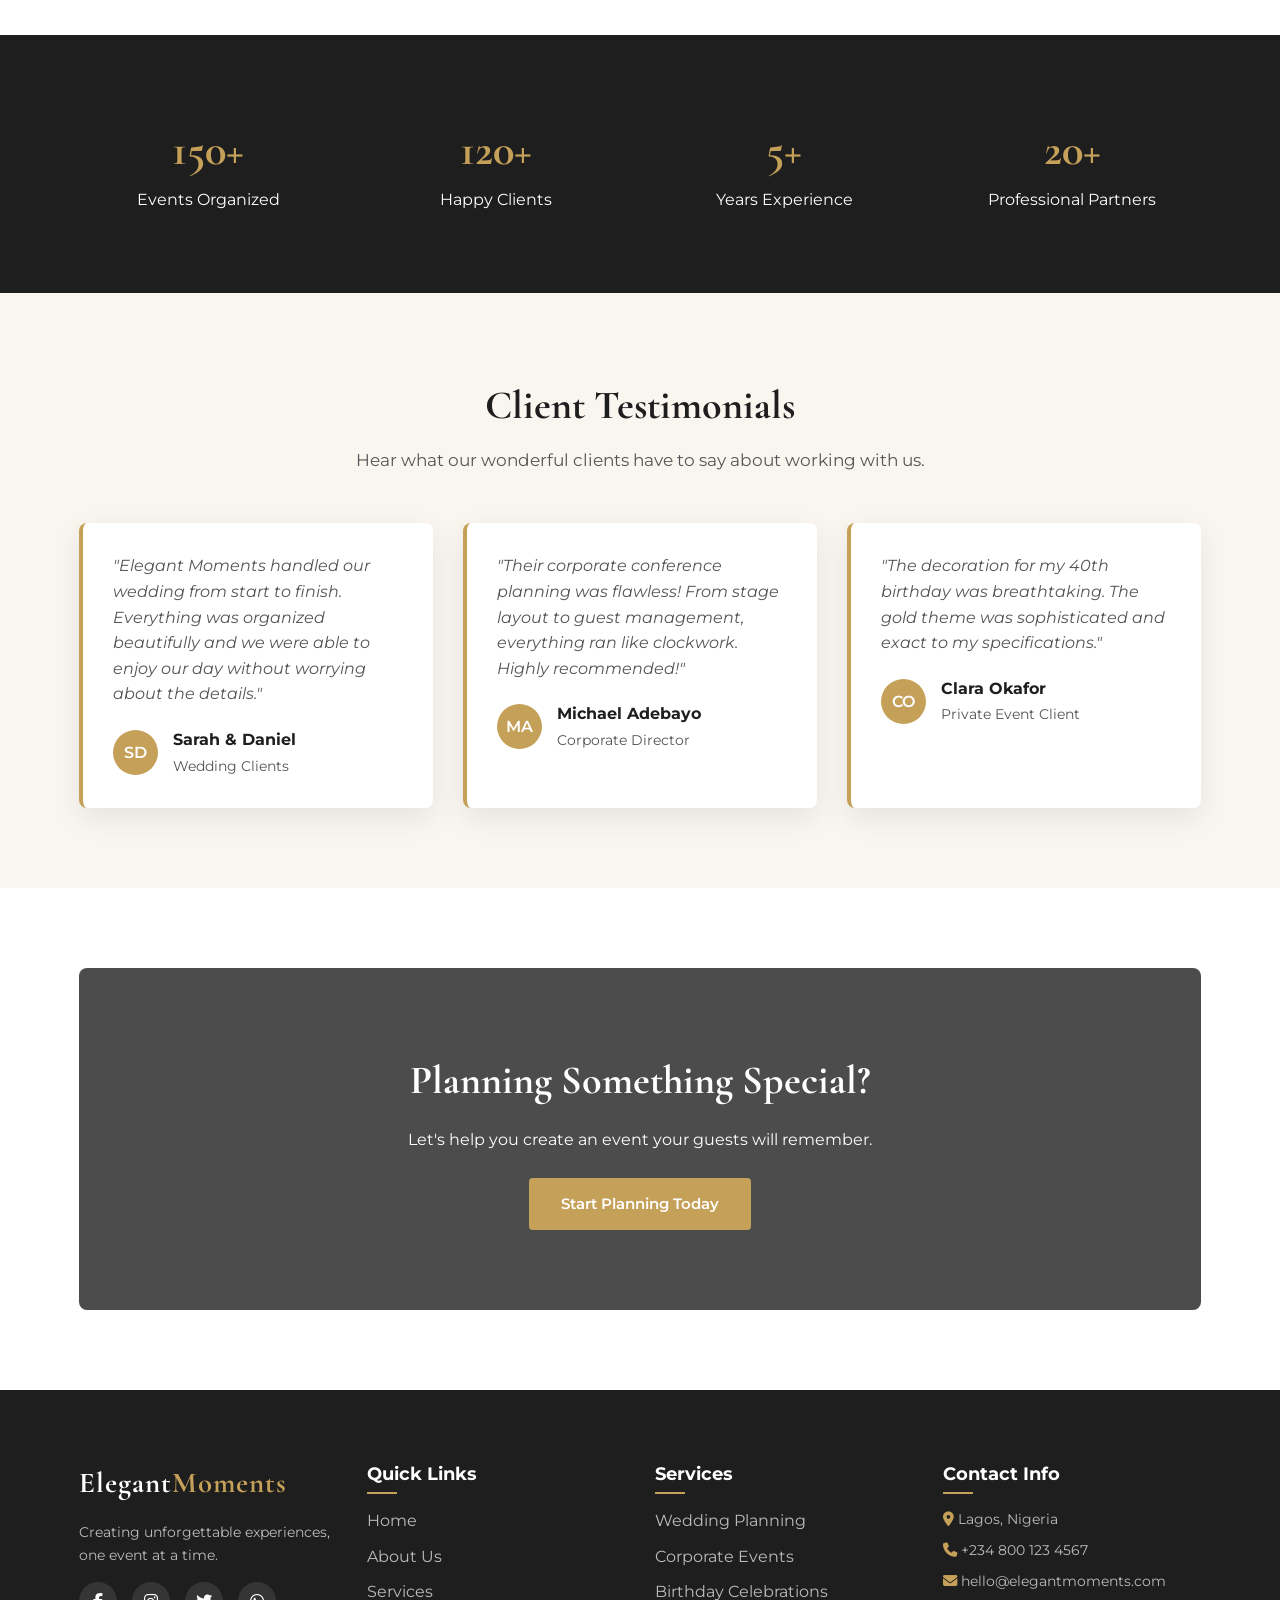
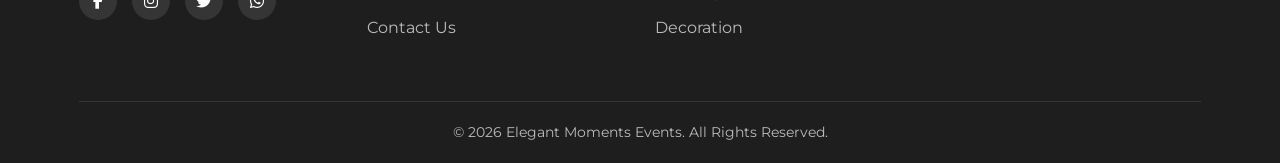
==== commit f1a6be84: "add planners page" ====
--- a/index.html
+++ b/index.html
@@ -23,6 +23,7 @@
         <li><a href="index.html" class="nav-link active-link">Home</a></li>
         <li><a href="about.html" class="nav-link">About</a></li>
         <li><a href="services.html" class="nav-link">Services</a></li>
+        <li><a href="planners.html" class="nav-link active-link">Our Planners</a></li>
         <li><a href="contact.html" class="nav-link">Contact</a></li>
         <li><a href="reviews.html" class="nav-link">Reviews</a></li>
         <li><a href="login.html" class="nav-link">Login</a></li>
--- a/css/style.css
+++ b/css/style.css
@@ -764,8 +764,10 @@
 }
 
 .reviews-grid {
-  display: grid;
-  grid-template-columns: repeat(3, 1fr);
+  /* display: grid;
+  grid-template-columns: repeat(3, 1fr); */
+  display: flex;
+  flex-wrap: wrap;
   gap: 30px;
 }
 
@@ -807,4 +809,142 @@
 .interactive-stars i.active,
 .interactive-stars i:hover {
   color: var(--primary-gold);
+}
+
+
+
+
+/* ==========================================
+   EVENT PLANNERS DIRECTORY & ONBOARDING STYLES
+   ========================================== */
+
+/* Filter Buttons Bar */
+.filter-bar {
+  display: flex;
+  justify-content: center;
+  gap: 12px;
+  flex-wrap: wrap;
+  margin-bottom: 40px;
+}
+
+.filter-btn {
+  background: var(--pure-white);
+  border: 1px solid var(--light-gray);
+  padding: 8px 20px;
+  border-radius: 25px;
+  font-size: 0.88rem;
+  font-weight: 500;
+  cursor: pointer;
+  transition: var(--transition-smooth);
+}
+
+.filter-btn.active,
+.filter-btn:hover {
+  background-color: var(--primary-gold);
+  color: var(--pure-white);
+  border-color: var(--primary-gold);
+}
+
+/* Planners Grid Layout */
+.planners-grid {
+  display: grid;
+  grid-template-columns: repeat(3, 1fr);
+  gap: 30px;
+}
+
+.planner-card {
+  background: var(--pure-white);
+  border-radius: 10px;
+  overflow: hidden;
+  box-shadow: var(--box-shadow);
+  border: 1px solid var(--light-gray);
+  transition: var(--transition-smooth);
+  display: flex;
+  flex-direction: column;
+}
+
+.planner-card:hover {
+  transform: translateY(-8px);
+}
+
+.planner-header {
+  position: relative;
+  background-color: var(--soft-beige);
+  padding: 30px 20px 20px;
+  text-align: center;
+}
+
+.planner-avatar-wrap {
+  width: 90px;
+  height: 90px;
+  margin: 0 auto 15px;
+  border-radius: 50%;
+  border: 3px solid var(--primary-gold);
+  overflow: hidden;
+  background-color: #e2e8f0;
+  display: flex;
+  align-items: center;
+  justify-content: center;
+  font-size: 2rem;
+  font-weight: 700;
+  color: var(--dark-charcoal);
+  font-family: var(--font-heading);
+}
+
+.planner-avatar-wrap img {
+  width: 100%;
+  height: 100%;
+  object-fit: cover;
+}
+
+.planner-specialty-badge {
+  position: absolute;
+  top: 15px;
+  right: 15px;
+  background-color: var(--primary-gold);
+  color: var(--pure-white);
+  font-size: 0.7rem;
+  font-weight: 600;
+  padding: 4px 10px;
+  border-radius: 12px;
+  text-transform: uppercase;
+}
+
+.planner-body {
+  padding: 25px;
+  display: flex;
+  flex-direction: column;
+  flex-grow: 1;
+  justify-content: space-between;
+}
+
+.planner-name {
+  font-size: 1.3rem;
+  margin-bottom: 5px;
+  color: var(--dark-charcoal);
+}
+
+.planner-title {
+  color: var(--primary-gold);
+  font-size: 0.85rem;
+  font-weight: 600;
+  margin-bottom: 15px;
+  display: block;
+}
+
+.planner-bio {
+  color: var(--text-gray);
+  font-size: 0.9rem;
+  line-height: 1.6;
+  margin-bottom: 20px;
+}
+
+.planner-meta {
+  display: flex;
+  justify-content: space-between;
+  align-items: center;
+  padding-top: 15px;
+  border-top: 1px solid var(--light-gray);
+  font-size: 0.85rem;
+  color: var(--text-gray);
 }
